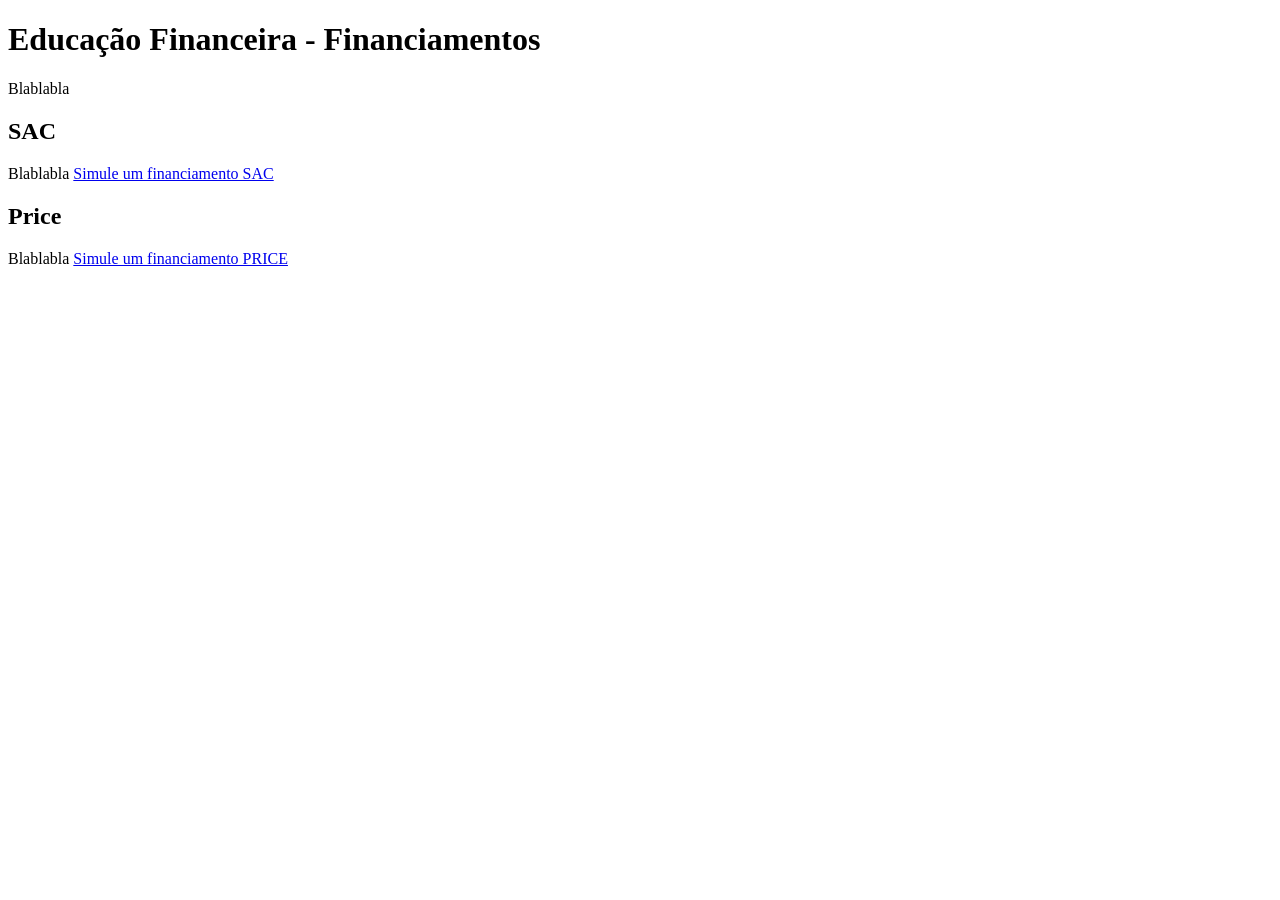
==== index.html @ 8f04778d "feat/estrutura basica html" ====
<!DOCTYPE html>
<html lang="pt-BR">
<head>
    <meta charset="UTF-8">
    <meta name="viewport" content="width=device-width, initial-scale=1.0">
    <title>Educação Financeira</title>
</head>
<body>
    <h1>Educação Financeira - Financiamentos</h1>
    <p>
        Blablabla
    </p>
    <h2>SAC</h2>    
    <p>
        Blablabla
        <a href="simulacao_sac.html">Simule um financiamento SAC</a>
    </p>
    <h2>Price</h2>
    <p>
        Blablabla
        <a href="simulacao_price.html">Simule um financiamento PRICE</a>
    </p>
</body>
</html>
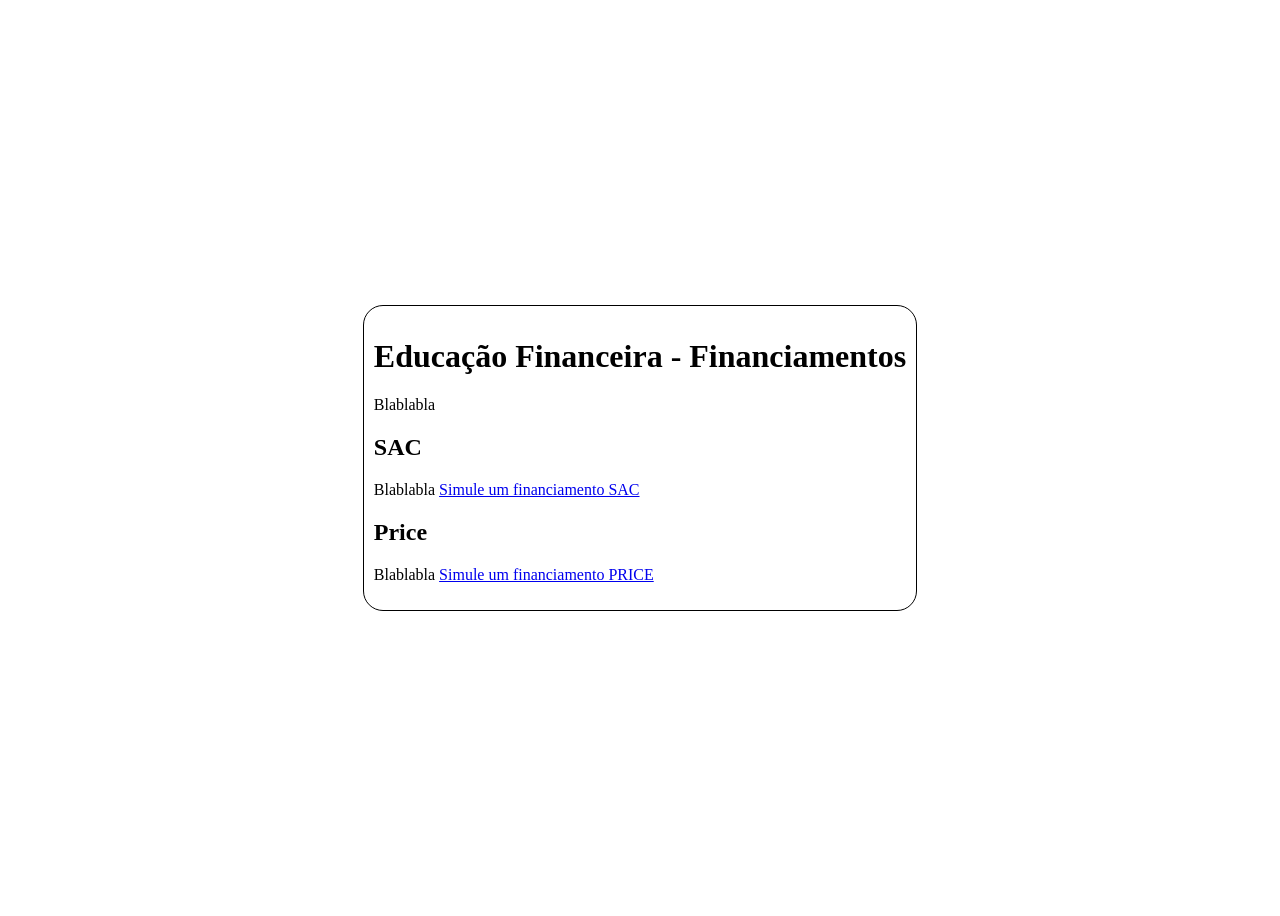
==== commit 43eb1020: "style/ mudança basica css" ====
--- a/index.html
+++ b/index.html
@@ -4,8 +4,11 @@
     <meta charset="UTF-8">
     <meta name="viewport" content="width=device-width, initial-scale=1.0">
     <title>Educação Financeira</title>
+    <link rel="stylesheet" href="assets/css/style.css">
+
 </head>
 <body>
+    <div id="conteudo">
     <h1>Educação Financeira - Financiamentos</h1>
     <p>
         Blablabla
@@ -20,5 +23,6 @@
         Blablabla
         <a href="simulacao_price.html">Simule um financiamento PRICE</a>
     </p>
+    </div>
 </body>
 </html>
--- a/assets/css/style.css
+++ b/assets/css/style.css
@@ -0,0 +1,29 @@
+body{
+    height: 100vh;
+    display: flex;
+    justify-content: center; 
+    align-items: center;    
+}
+
+#conteudo{
+    border: 1px solid black;
+    padding: 10px;
+    border-radius: 20px;
+}
+
+#form label{
+    display: block;
+    margin-bottom: 5px;
+}
+
+#form input{
+    display: block;
+    width: 100%;
+    margin-bottom: 15px;
+    padding: 8px;
+    box-sizing: border-box;
+}
+
+#conteudo h1{
+    text-align: center;
+}
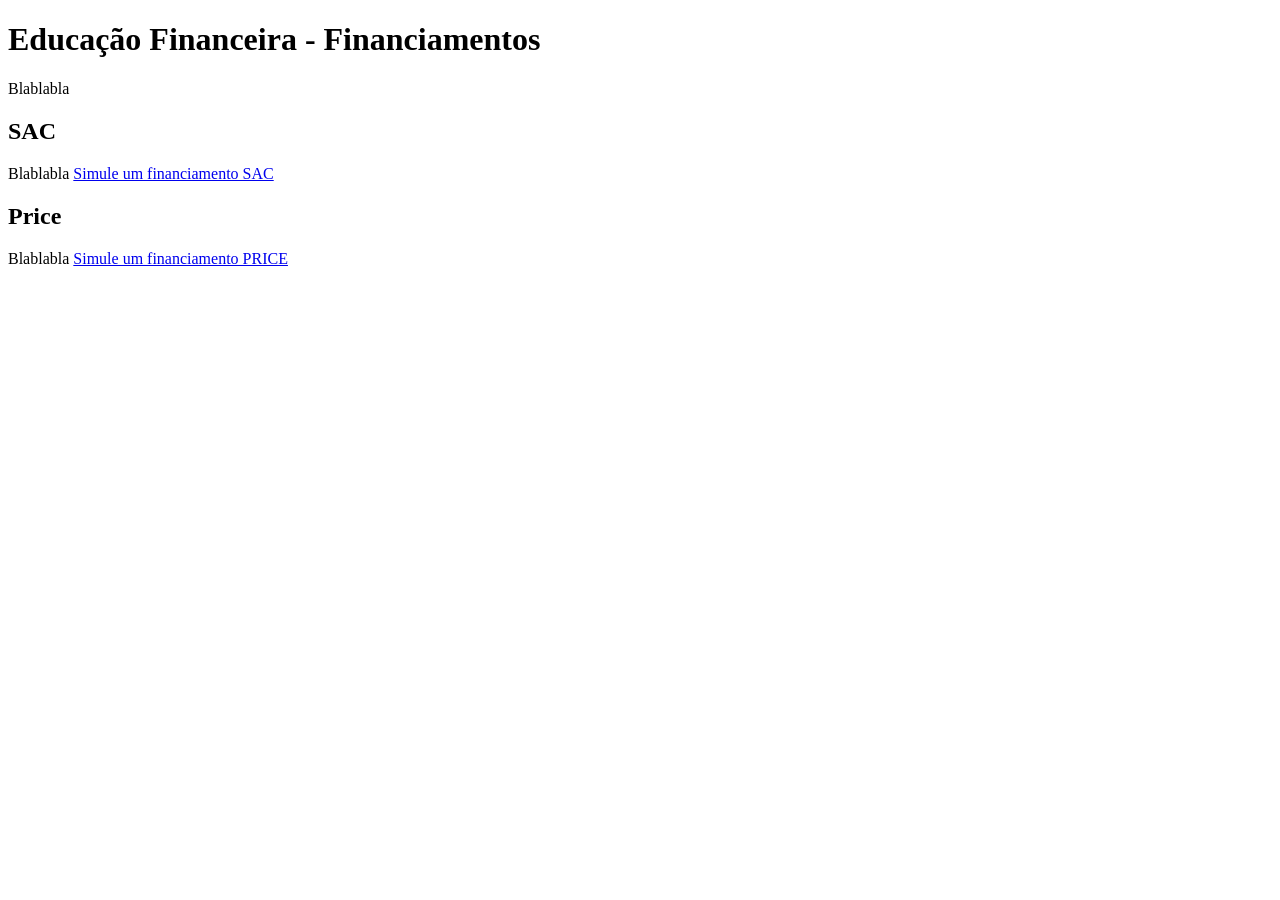
==== commit d364cf47: "Merge pull request #1 from brucesena/esqueleto_de_projeto feat/estrutura basica html" ====
--- a/index.html
+++ b/index.html
@@ -4,11 +4,8 @@
     <meta charset="UTF-8">
     <meta name="viewport" content="width=device-width, initial-scale=1.0">
     <title>Educação Financeira</title>
-    <link rel="stylesheet" href="assets/css/style.css">
-
 </head>
 <body>
-    <div id="conteudo">
     <h1>Educação Financeira - Financiamentos</h1>
     <p>
         Blablabla
@@ -23,6 +20,5 @@
         Blablabla
         <a href="simulacao_price.html">Simule um financiamento PRICE</a>
     </p>
-    </div>
 </body>
 </html>
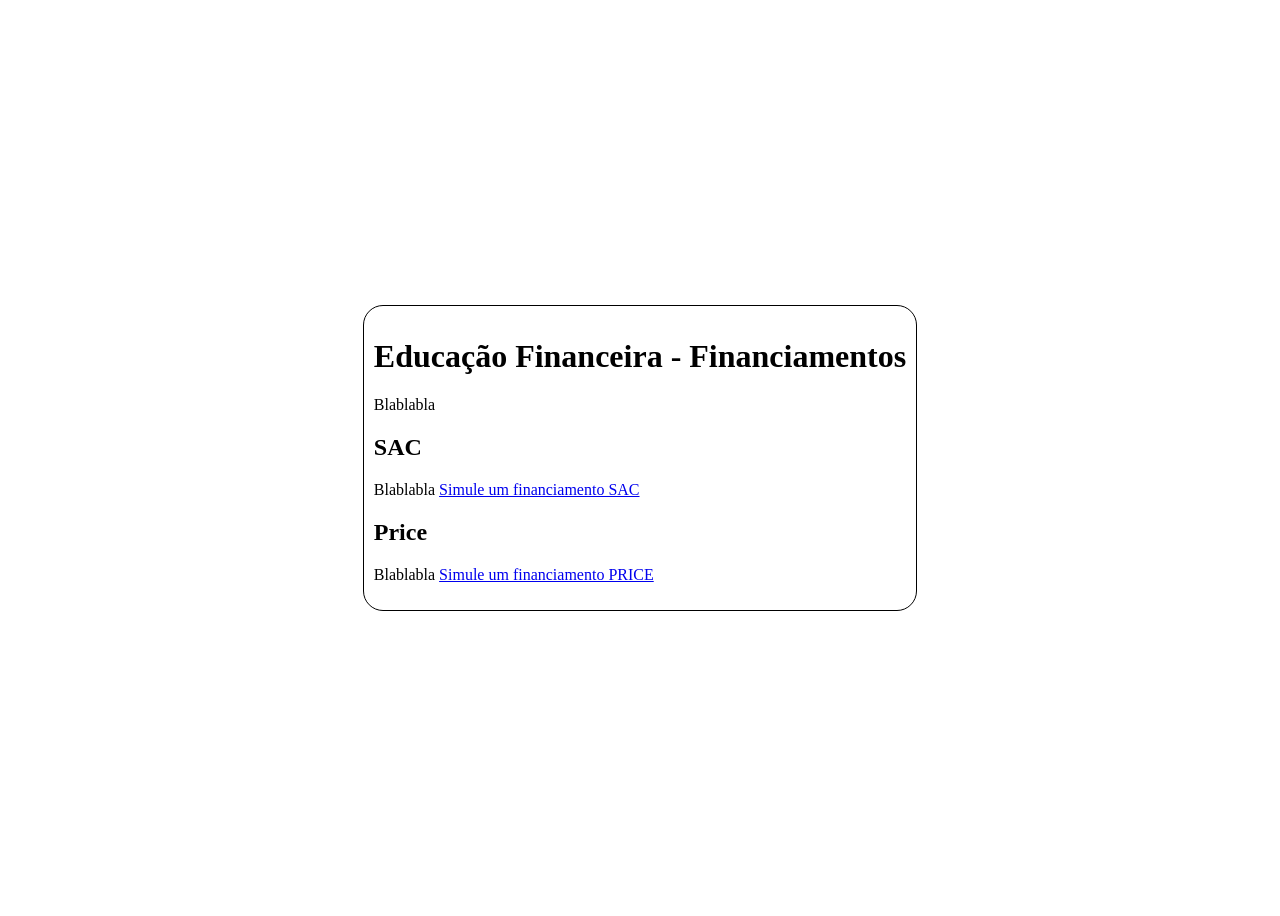
==== commit ab4b268a: "Merge pull request #3 from brucesena/public Public" ====
--- a/index.html
+++ b/index.html
@@ -4,8 +4,11 @@
     <meta charset="UTF-8">
     <meta name="viewport" content="width=device-width, initial-scale=1.0">
     <title>Educação Financeira</title>
+    <link rel="stylesheet" href="assets/css/style.css">
+
 </head>
 <body>
+    <div id="conteudo">
     <h1>Educação Financeira - Financiamentos</h1>
     <p>
         Blablabla
@@ -20,5 +23,6 @@
         Blablabla
         <a href="simulacao_price.html">Simule um financiamento PRICE</a>
     </p>
+    </div>
 </body>
 </html>
--- a/assets/css/style.css
+++ b/assets/css/style.css
@@ -0,0 +1,29 @@
+body{
+    height: 100vh;
+    display: flex;
+    justify-content: center; 
+    align-items: center;    
+}
+
+#conteudo{
+    border: 1px solid black;
+    padding: 10px;
+    border-radius: 20px;
+}
+
+#form label{
+    display: block;
+    margin-bottom: 5px;
+}
+
+#form input{
+    display: block;
+    width: 100%;
+    margin-bottom: 15px;
+    padding: 8px;
+    box-sizing: border-box;
+}
+
+#conteudo h1{
+    text-align: center;
+}
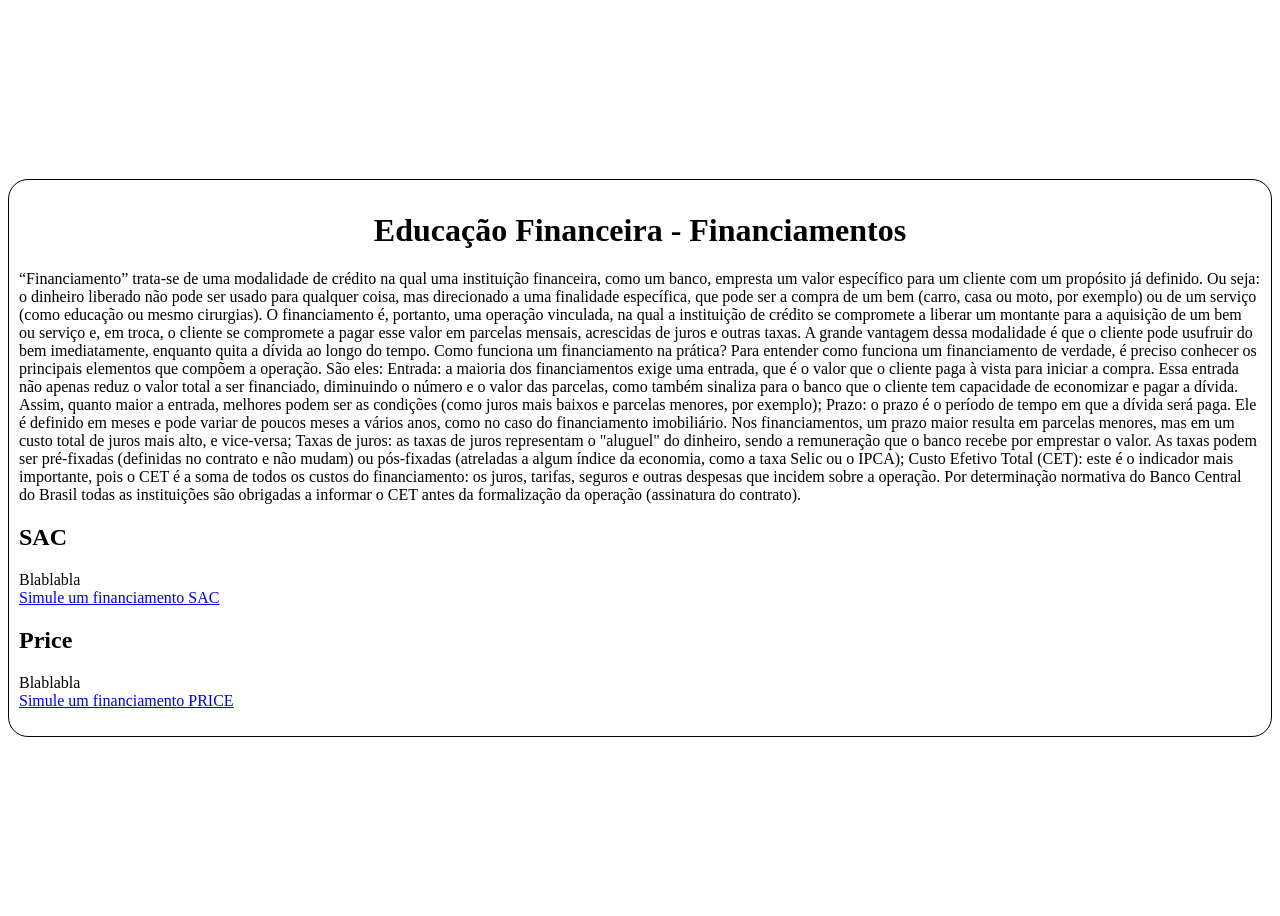
==== commit d473a9c6: "feat/ adicionado texto sobre financiamentos" ====
--- a/index.html
+++ b/index.html
@@ -11,17 +11,34 @@
     <div id="conteudo">
     <h1>Educação Financeira - Financiamentos</h1>
     <p>
-        Blablabla
+        “Financiamento” trata-se de uma modalidade de crédito na qual uma instituição financeira, como um banco, empresta um valor específico para um cliente com um propósito já definido. Ou seja: o dinheiro liberado não pode ser usado para qualquer coisa, mas direcionado a uma finalidade específica, que pode ser a compra de um bem (carro, casa ou moto, por exemplo) ou de um serviço (como educação ou mesmo cirurgias).
+
+O financiamento é, portanto, uma operação vinculada, na qual a instituição de crédito se compromete a liberar um montante para a aquisição de um bem ou serviço e, em troca, o cliente se compromete a pagar esse valor em parcelas mensais, acrescidas de juros e outras taxas. A grande vantagem  dessa modalidade é que o cliente pode usufruir do bem imediatamente, enquanto quita a dívida ao longo do tempo.
+
+Como funciona um financiamento na prática?
+Para entender como funciona um financiamento de verdade, é preciso conhecer os principais elementos que compõem a operação. São eles: 
+
+Entrada: a maioria dos financiamentos exige uma entrada, que é o valor que o cliente paga à vista para iniciar a compra. Essa entrada não apenas reduz o valor total a ser financiado, diminuindo o número e o valor das parcelas, como também sinaliza para o banco que o cliente tem capacidade de economizar e pagar a dívida. Assim, quanto maior a entrada, melhores podem ser as condições (como juros mais baixos e parcelas menores, por exemplo);
+
+Prazo: o prazo é o período de tempo em que a dívida será paga. Ele é definido em meses e pode variar de poucos meses a vários anos, como no caso do financiamento imobiliário. Nos financiamentos, um prazo maior resulta em parcelas menores, mas em um custo total de juros mais alto, e vice-versa;
+
+Taxas de juros: as taxas de juros representam o "aluguel" do dinheiro, sendo a remuneração que o banco recebe por emprestar o valor. As taxas podem ser pré-fixadas (definidas no contrato e não mudam) ou pós-fixadas (atreladas a algum índice da economia, como a taxa Selic ou o IPCA);
+
+Custo Efetivo Total (CET): este é o indicador mais importante, pois o CET é a soma de todos os custos do financiamento: os juros, tarifas, seguros e outras despesas que incidem sobre a operação. 
+
+Por determinação normativa do Banco Central do Brasil todas as instituições são obrigadas a informar o CET antes da formalização da operação (assinatura do contrato).
+
+
     </p>
     <h2>SAC</h2>    
     <p>
         Blablabla
-        <a href="simulacao_sac.html">Simule um financiamento SAC</a>
+        <br /><a href="simulacao_sac.html">Simule um financiamento SAC</a>
     </p>
     <h2>Price</h2>
     <p>
         Blablabla
-        <a href="simulacao_price.html">Simule um financiamento PRICE</a>
+        <br /><a href="simulacao_price.html">Simule um financiamento PRICE</a>
     </p>
     </div>
 </body>
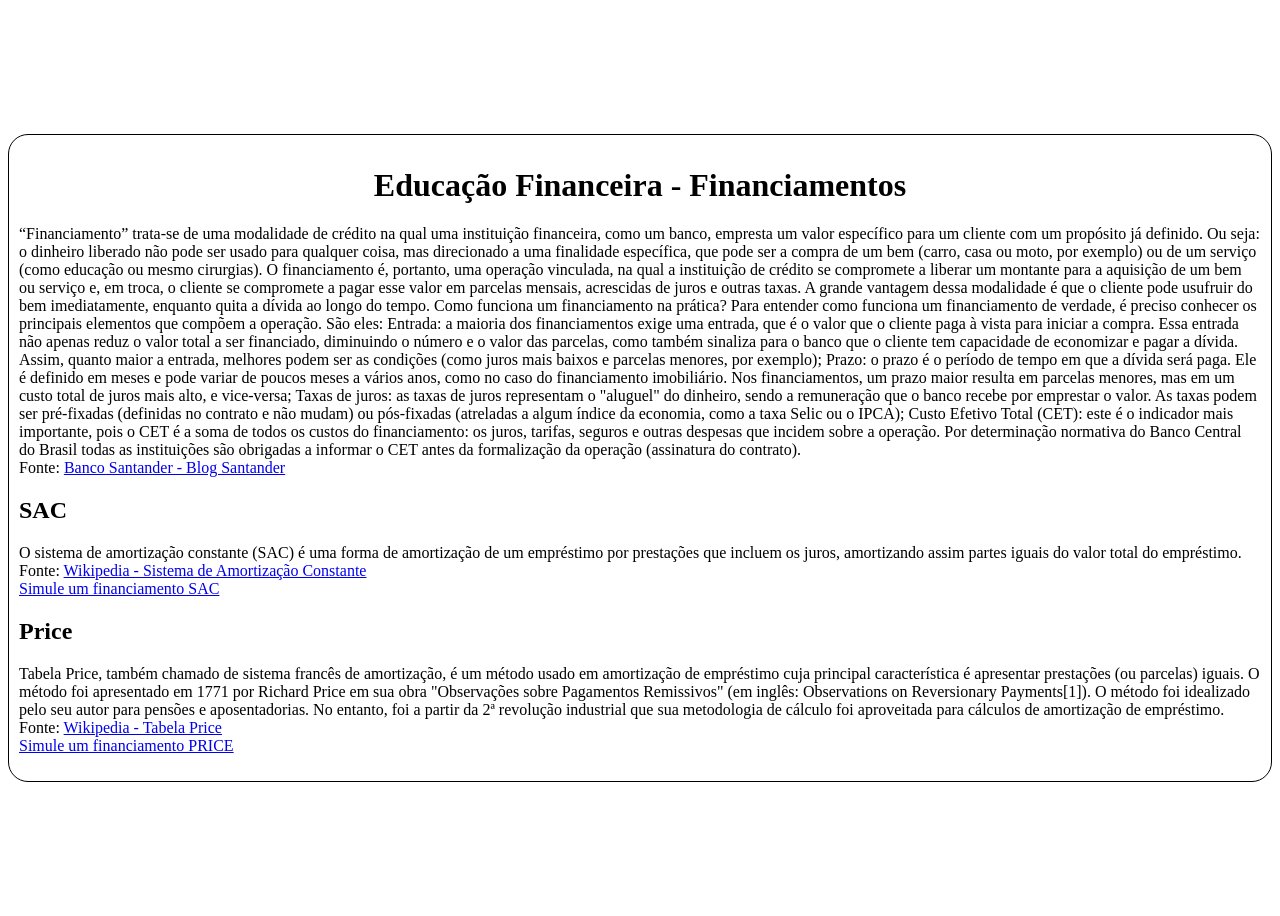
==== commit 63e6d875: "feat/ adicionado texto sobre price e sac" ====
--- a/index.html
+++ b/index.html
@@ -28,16 +28,21 @@
 
 Por determinação normativa do Banco Central do Brasil todas as instituições são obrigadas a informar o CET antes da formalização da operação (assinatura do contrato).
 
+<br />Fonte: <a href="https://www.santander.com.br/blog/o-que-e-financiamento">Banco Santander - Blog Santander</a>
 
     </p>
     <h2>SAC</h2>    
     <p>
-        Blablabla
+        O sistema de amortização constante (SAC) é uma forma de amortização de um empréstimo por prestações que incluem os juros, amortizando assim partes iguais do valor total do empréstimo.
+        <br />Fonte: <a href="https://pt.wikipedia.org/wiki/Sistema_de_Amortiza%C3%A7%C3%A3o_Constante">Wikipedia - Sistema de Amortização Constante</a>
         <br /><a href="simulacao_sac.html">Simule um financiamento SAC</a>
     </p>
     <h2>Price</h2>
     <p>
-        Blablabla
+        Tabela Price, também chamado de sistema francês de amortização, é um método usado em amortização de empréstimo cuja principal característica é apresentar prestações (ou parcelas) iguais. O método foi apresentado em 1771 por Richard Price em sua obra "Observações sobre Pagamentos Remissivos" (em inglês: Observations on Reversionary Payments[1]).
+
+        O método foi idealizado pelo seu autor para pensões e aposentadorias. No entanto, foi a partir da 2ª revolução industrial que sua metodologia de cálculo foi aproveitada para cálculos de amortização de empréstimo.
+        <br />Fonte: <a href="https://pt.wikipedia.org/wiki/Tabela_Price">Wikipedia - Tabela Price</a>
         <br /><a href="simulacao_price.html">Simule um financiamento PRICE</a>
     </p>
     </div>
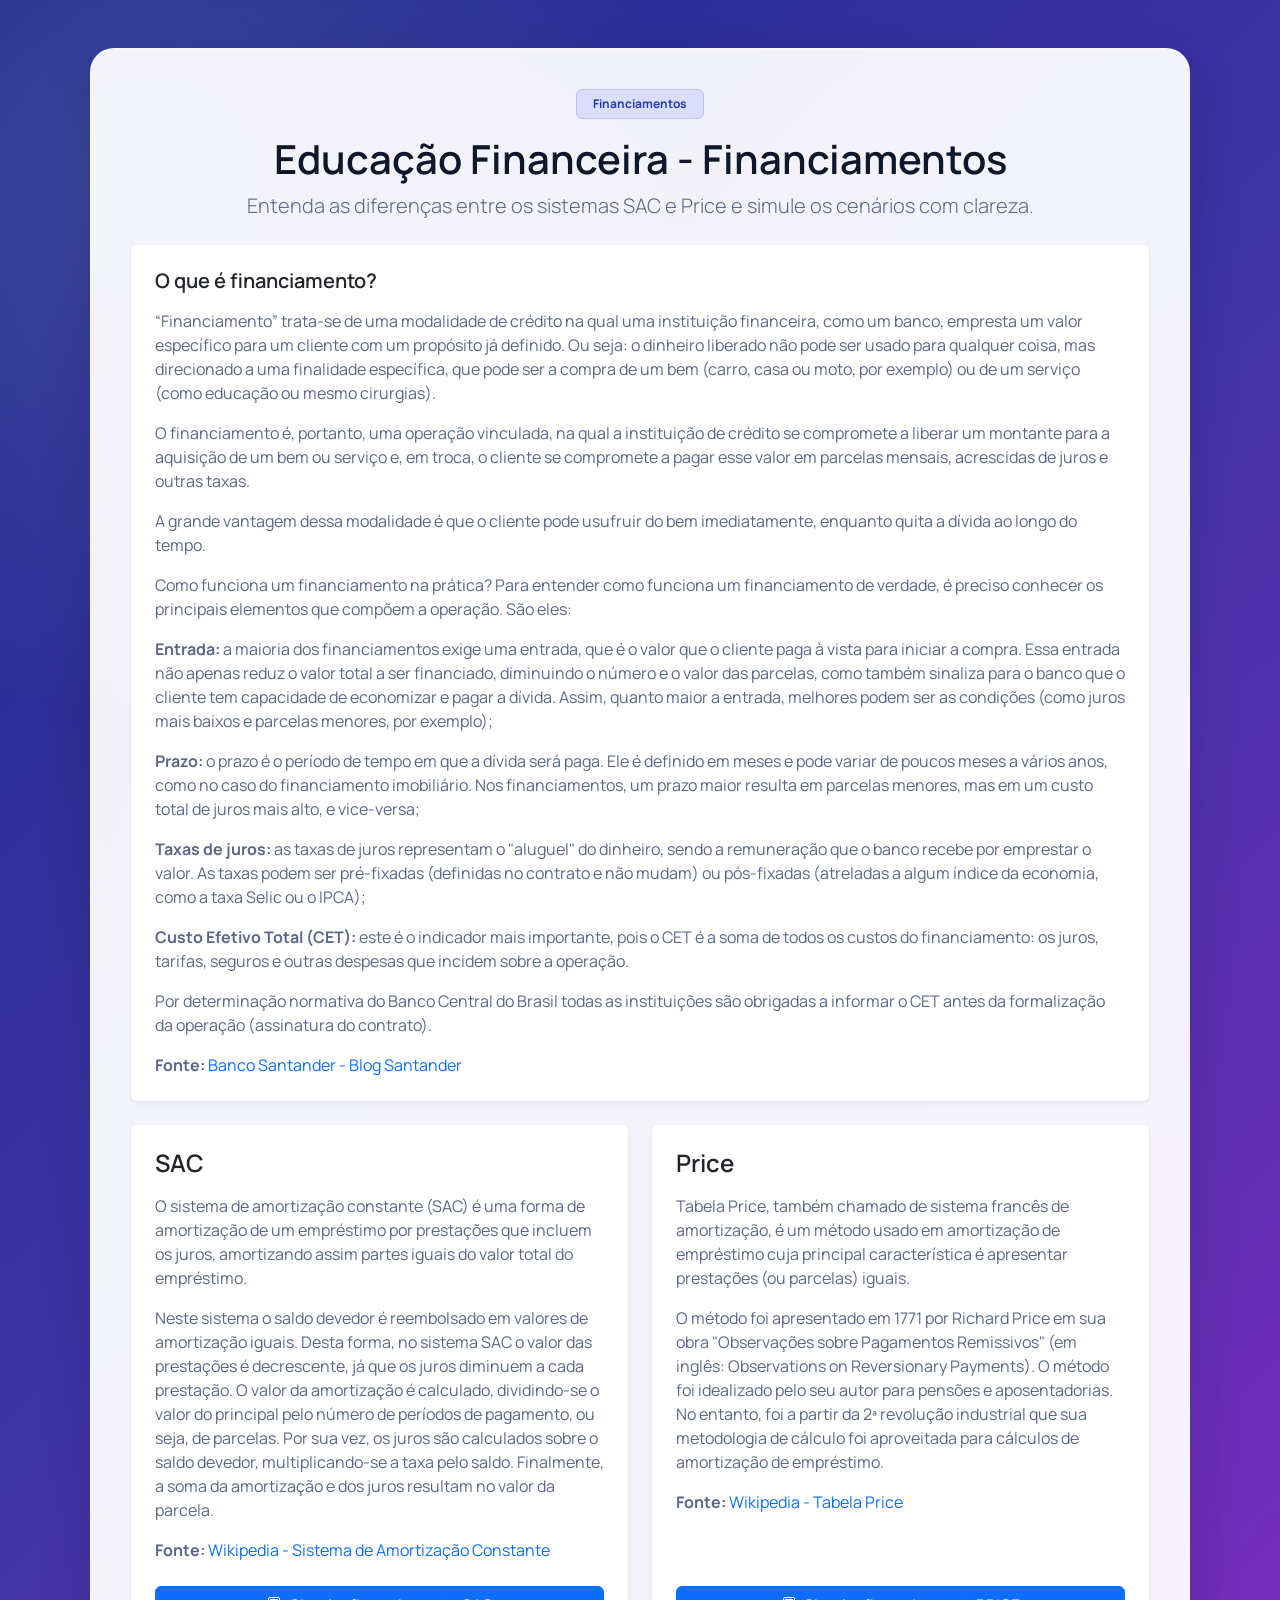
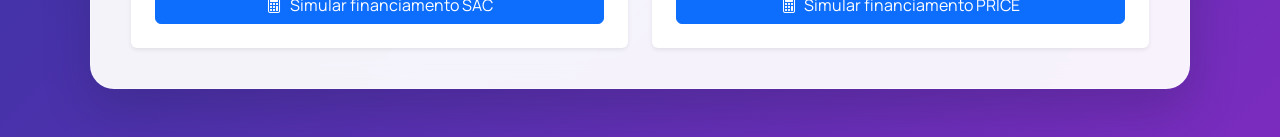
==== commit 63bb6f9e: "novo layout" ====
--- a/index.html
+++ b/index.html
@@ -1,50 +1,191 @@
-<!DOCTYPE html>
-<html lang="pt-BR">
-<head>
-    <meta charset="UTF-8">
-    <meta name="viewport" content="width=device-width, initial-scale=1.0">
+﻿<!doctype html>
+<html lang="pt-br">
+  <head>
+    <meta charset="UTF-8" />
+    <meta name="viewport" content="width=device-width, initial-scale=1.0" />
     <title>Educação Financeira</title>
-    <link rel="stylesheet" href="assets/css/style.css">
+    <link rel="preconnect" href="https://fonts.googleapis.com" />
+    <link rel="preconnect" href="https://fonts.gstatic.com" crossorigin />
+    <link
+      href="https://fonts.googleapis.com/css2?family=Manrope:wght@400;500;600;700&display=swap"
+      rel="stylesheet"
+    />
+    <link
+      href="https://cdn.jsdelivr.net/npm/bootstrap@5.3.8/dist/css/bootstrap.min.css"
+      rel="stylesheet"
+    />
+    <link
+      href="https://cdn.jsdelivr.net/npm/bootstrap-icons@1.13.1/font/bootstrap-icons.css"
+      rel="stylesheet"
+    />
+    <link rel="stylesheet" href="assets/css/style.css" />
+  </head>
+  <body>
+    <div class="container py-5">
+      <main id="conteudo" class="app-shell">
+        <header class="text-center mb-4">
+          <span class="badge badge-soft px-3 py-2 mb-3">Financiamentos</span>
+          <h1 class="display-6 fw-semibold mb-2">
+            Educação Financeira - Financiamentos
+          </h1>
+          <p class="lead text-muted mb-0">
+            Entenda as diferenças entre os sistemas SAC e Price e simule os
+            cenários com clareza.
+          </p>
+        </header>
 
-</head>
-<body>
-    <div id="conteudo">
-    <h1>Educação Financeira - Financiamentos</h1>
-    <p>
-        “Financiamento” trata-se de uma modalidade de crédito na qual uma instituição financeira, como um banco, empresta um valor específico para um cliente com um propósito já definido. Ou seja: o dinheiro liberado não pode ser usado para qualquer coisa, mas direcionado a uma finalidade específica, que pode ser a compra de um bem (carro, casa ou moto, por exemplo) ou de um serviço (como educação ou mesmo cirurgias).
+        <section class="card border-0 shadow-sm mb-4">
+          <div class="card-body p-4">
+            <h2 class="h5 section-title mb-3">O que é financiamento?</h2>
+            <p class="text-muted">
+              “Financiamento” trata-se de uma modalidade de crédito na qual uma
+              instituição financeira, como um banco, empresta um valor
+              específico para um cliente com um propósito já definido. Ou seja:
+              o dinheiro liberado não pode ser usado para qualquer coisa, mas
+              direcionado a uma finalidade específica, que pode ser a compra de
+              um bem (carro, casa ou moto, por exemplo) ou de um serviço (como
+              educação ou mesmo cirurgias).
+            </p>
+            <p class="text-muted">
+              O financiamento é, portanto, uma operação vinculada, na qual a
+              instituição de crédito se compromete a liberar um montante para a
+              aquisição de um bem ou serviço e, em troca, o cliente se
+              compromete a pagar esse valor em parcelas mensais, acrescidas de
+              juros e outras taxas.
+            </p>
+            <p class="text-muted">
+              A grande vantagem dessa modalidade é que o cliente pode usufruir
+              do bem imediatamente, enquanto quita a dívida ao longo do tempo.
+            </p>
+            <p class="text-muted">
+              Como funciona um financiamento na prática? Para entender como
+              funciona um financiamento de verdade, é preciso conhecer os
+              principais elementos que compõem a operação. São eles:
+            </p>
+            <p class="text-muted">
+              <strong>Entrada:</strong> a maioria dos financiamentos exige uma
+              entrada, que é o valor que o cliente paga à vista para iniciar a
+              compra. Essa entrada não apenas reduz o valor total a ser
+              financiado, diminuindo o número e o valor das parcelas, como
+              também sinaliza para o banco que o cliente tem capacidade de
+              economizar e pagar a dívida. Assim, quanto maior a entrada,
+              melhores podem ser as condições (como juros mais baixos e parcelas
+              menores, por exemplo);
+            </p>
+            <p class="text-muted">
+              <strong>Prazo:</strong> o prazo é o período de tempo em que a
+              dívida será paga. Ele é definido em meses e pode variar de poucos
+              meses a vários anos, como no caso do financiamento imobiliário.
+              Nos financiamentos, um prazo maior resulta em parcelas menores,
+              mas em um custo total de juros mais alto, e vice-versa;
+            </p>
+            <p class="text-muted">
+              <strong>Taxas de juros:</strong> as taxas de juros representam o
+              "aluguel" do dinheiro, sendo a remuneração que o banco recebe por
+              emprestar o valor. As taxas podem ser pré-fixadas (definidas no
+              contrato e não mudam) ou pós-fixadas (atreladas a algum índice da
+              economia, como a taxa Selic ou o IPCA);
+            </p>
+            <p class="text-muted">
+              <strong>Custo Efetivo Total (CET):</strong> este é o indicador
+              mais importante, pois o CET é a soma de todos os custos do
+              financiamento: os juros, tarifas, seguros e outras despesas que
+              incidem sobre a operação.
+            </p>
+            <p class="text-muted">
+              Por determinação normativa do Banco Central do Brasil todas as
+              instituições são obrigadas a informar o CET antes da formalização
+              da operação (assinatura do contrato).
+            </p>
+            <p class="text-muted mb-0">
+              <strong>Fonte:</strong>
+              <a
+                href="https://www.santander.com.br/blog/o-que-e-financiamento"
+                target="_blank"
+                >Banco Santander - Blog Santander</a
+              >
+            </p>
+          </div>
+        </section>
 
-O financiamento é, portanto, uma operação vinculada, na qual a instituição de crédito se compromete a liberar um montante para a aquisição de um bem ou serviço e, em troca, o cliente se compromete a pagar esse valor em parcelas mensais, acrescidas de juros e outras taxas. A grande vantagem  dessa modalidade é que o cliente pode usufruir do bem imediatamente, enquanto quita a dívida ao longo do tempo.
+        <div class="row g-4">
+          <div class="col-12 col-lg-6">
+            <section class="card border-0 shadow-sm h-100">
+              <div class="card-body p-4 d-flex flex-column">
+                <h2 class="h4 section-title mb-3">SAC</h2>
+                <p class="text-muted">
+                  O sistema de amortização constante (SAC) é uma forma de
+                  amortização de um empréstimo por prestações que incluem os
+                  juros, amortizando assim partes iguais do valor total do
+                  empréstimo.
+                </p>
+                <p class="text-muted">
+                  Neste sistema o saldo devedor é reembolsado em valores de
+                  amortização iguais. Desta forma, no sistema SAC o valor das
+                  prestações é decrescente, já que os juros diminuem a cada
+                  prestação. O valor da amortização é calculado, dividindo-se o
+                  valor do principal pelo número de períodos de pagamento, ou
+                  seja, de parcelas. Por sua vez, os juros são calculados sobre
+                  o saldo devedor, multiplicando-se a taxa pelo saldo.
+                  Finalmente, a soma da amortização e dos juros resultam no
+                  valor da parcela.
+                </p>
+                <p class="text-muted mb-4">
+                  <strong>Fonte:</strong>
+                  <a
+                    href="https://pt.wikipedia.org/wiki/Sistema_de_Amortiza%C3%A7%C3%A3o_Constante"
+                    target="_blank"
+                    >Wikipedia - Sistema de Amortização Constante</a
+                  >
+                </p>
+                <div class="mt-auto">
+                  <a class="btn btn-primary w-100" href="simulacao_sac.html">
+                    <i class="bi bi-calculator"></i>Simular financiamento SAC
+                  </a>
+                </div>
+              </div>
+            </section>
+          </div>
 
-Como funciona um financiamento na prática?
-Para entender como funciona um financiamento de verdade, é preciso conhecer os principais elementos que compõem a operação. São eles: 
+          <div class="col-12 col-lg-6">
+            <section class="card border-0 shadow-sm h-100">
+              <div class="card-body p-4 d-flex flex-column">
+                <h2 class="h4 section-title mb-3">Price</h2>
+                <p class="text-muted">
+                  Tabela Price, também chamado de sistema francês de
+                  amortização, é um método usado em amortização de empréstimo
+                  cuja principal característica é apresentar prestações (ou
+                  parcelas) iguais.
+                </p>
+                <p class="text-muted">
+                  O método foi apresentado em 1771 por Richard Price em sua obra
+                  "Observações sobre Pagamentos Remissivos" (em inglês:
+                  Observations on Reversionary Payments). O método foi
+                  idealizado pelo seu autor para pensões e aposentadorias. No
+                  entanto, foi a partir da 2ª revolução industrial que sua
+                  metodologia de cálculo foi aproveitada para cálculos de
+                  amortização de empréstimo.
+                </p>
+                <p class="text-muted mb-4">
+                  <strong>Fonte:</strong>
+                  <a
+                    href="https://pt.wikipedia.org/wiki/Tabela_Price"
+                    target="_blank"
+                    >Wikipedia - Tabela Price</a
+                  >
+                </p>
+                <div class="mt-auto">
+                  <a class="btn btn-primary w-100" href="simulacao_price.html">
+                    <i class="bi bi-calculator"></i>Simular financiamento PRICE
+                  </a>
+                </div>
+              </div>
+            </section>
+          </div>
+        </div>
+      </main>
+    </div>
 
-Entrada: a maioria dos financiamentos exige uma entrada, que é o valor que o cliente paga à vista para iniciar a compra. Essa entrada não apenas reduz o valor total a ser financiado, diminuindo o número e o valor das parcelas, como também sinaliza para o banco que o cliente tem capacidade de economizar e pagar a dívida. Assim, quanto maior a entrada, melhores podem ser as condições (como juros mais baixos e parcelas menores, por exemplo);
-
-Prazo: o prazo é o período de tempo em que a dívida será paga. Ele é definido em meses e pode variar de poucos meses a vários anos, como no caso do financiamento imobiliário. Nos financiamentos, um prazo maior resulta em parcelas menores, mas em um custo total de juros mais alto, e vice-versa;
-
-Taxas de juros: as taxas de juros representam o "aluguel" do dinheiro, sendo a remuneração que o banco recebe por emprestar o valor. As taxas podem ser pré-fixadas (definidas no contrato e não mudam) ou pós-fixadas (atreladas a algum índice da economia, como a taxa Selic ou o IPCA);
-
-Custo Efetivo Total (CET): este é o indicador mais importante, pois o CET é a soma de todos os custos do financiamento: os juros, tarifas, seguros e outras despesas que incidem sobre a operação. 
-
-Por determinação normativa do Banco Central do Brasil todas as instituições são obrigadas a informar o CET antes da formalização da operação (assinatura do contrato).
-
-<br />Fonte: <a href="https://www.santander.com.br/blog/o-que-e-financiamento">Banco Santander - Blog Santander</a>
-
-    </p>
-    <h2>SAC</h2>    
-    <p>
-        O sistema de amortização constante (SAC) é uma forma de amortização de um empréstimo por prestações que incluem os juros, amortizando assim partes iguais do valor total do empréstimo.
-        <br />Fonte: <a href="https://pt.wikipedia.org/wiki/Sistema_de_Amortiza%C3%A7%C3%A3o_Constante">Wikipedia - Sistema de Amortização Constante</a>
-        <br /><a href="simulacao_sac.html">Simule um financiamento SAC</a>
-    </p>
-    <h2>Price</h2>
-    <p>
-        Tabela Price, também chamado de sistema francês de amortização, é um método usado em amortização de empréstimo cuja principal característica é apresentar prestações (ou parcelas) iguais. O método foi apresentado em 1771 por Richard Price em sua obra "Observações sobre Pagamentos Remissivos" (em inglês: Observations on Reversionary Payments[1]).
-
-        O método foi idealizado pelo seu autor para pensões e aposentadorias. No entanto, foi a partir da 2ª revolução industrial que sua metodologia de cálculo foi aproveitada para cálculos de amortização de empréstimo.
-        <br />Fonte: <a href="https://pt.wikipedia.org/wiki/Tabela_Price">Wikipedia - Tabela Price</a>
-        <br /><a href="simulacao_price.html">Simule um financiamento PRICE</a>
-    </p>
-    </div>
-</body>
-</html>+    <script src="https://cdn.jsdelivr.net/npm/bootstrap@5.3.8/dist/js/bootstrap.bundle.min.js"></script>
+  </body>
+</html>
--- a/assets/css/style.css
+++ b/assets/css/style.css
@@ -1,29 +1,106 @@
-body{
-    height: 100vh;
-    display: flex;
-    justify-content: center; 
-    align-items: center;    
+﻿:root {
+  color-scheme: light;
+  --app-bg-start: #1b2a8a;
+  --app-bg-mid: #4033a7;
+  --app-bg-end: #7b2cbf;
+  --card-bg: rgba(255, 255, 255, 0.94);
+  --card-border: rgba(255, 255, 255, 0.35);
+  --shadow: 0 20px 50px rgba(15, 23, 42, 0.2);
+  --text-primary: #0f172a;
+  --text-muted: #5a6788;
+  --accent: #3557ff;
 }
 
-#conteudo{
-    border: 1px solid black;
-    padding: 10px;
-    border-radius: 20px;
+* {
+  box-sizing: border-box;
 }
 
-#form label{
-    display: block;
-    margin-bottom: 5px;
+body {
+  min-height: 100vh;
+  margin: 0;
+  font-family:
+    "Manrope",
+    "Segoe UI",
+    system-ui,
+    -apple-system,
+    sans-serif;
+  color: var(--text-primary);
+  background:
+    radial-gradient(
+      1200px circle at 10% 10%,
+      rgba(255, 255, 255, 0.12),
+      transparent 45%
+    ),
+    linear-gradient(
+      135deg,
+      var(--app-bg-start),
+      var(--app-bg-mid),
+      var(--app-bg-end)
+    );
 }
 
-#form input{
-    display: block;
-    width: 100%;
-    margin-bottom: 15px;
-    padding: 8px;
-    box-sizing: border-box;
+#conteudo {
+  width: 100%;
+  max-width: 1100px;
+  margin: 0 auto;
+  padding: 2.5rem;
+  border-radius: 24px;
+  background: var(--card-bg);
+  border: 1px solid var(--card-border);
+  box-shadow: var(--shadow);
+  backdrop-filter: blur(12px);
 }
 
-#conteudo h1{
-    text-align: center;
-}+.app-shell {
+  position: relative;
+}
+
+.section-title {
+  font-weight: 600;
+}
+
+.text-muted {
+  color: var(--text-muted) !important;
+}
+
+a {
+  text-decoration: none;
+}
+
+a:hover {
+  text-decoration: underline;
+}
+
+a.btn:hover {
+  text-decoration: none;
+}
+
+.btn .bi {
+  margin-right: 0.45rem;
+}
+
+.badge-soft {
+  background: rgba(53, 87, 255, 0.12);
+  color: #2238b6;
+  border: 1px solid rgba(53, 87, 255, 0.2);
+}
+
+.table thead th {
+  font-weight: 600;
+}
+
+.table td,
+.table th {
+  vertical-align: middle;
+}
+
+.back-link {
+  align-self: flex-start;
+}
+
+@media (max-width: 576px) {
+  #conteudo {
+    padding: 1.5rem;
+    border-radius: 18px;
+  }
+}
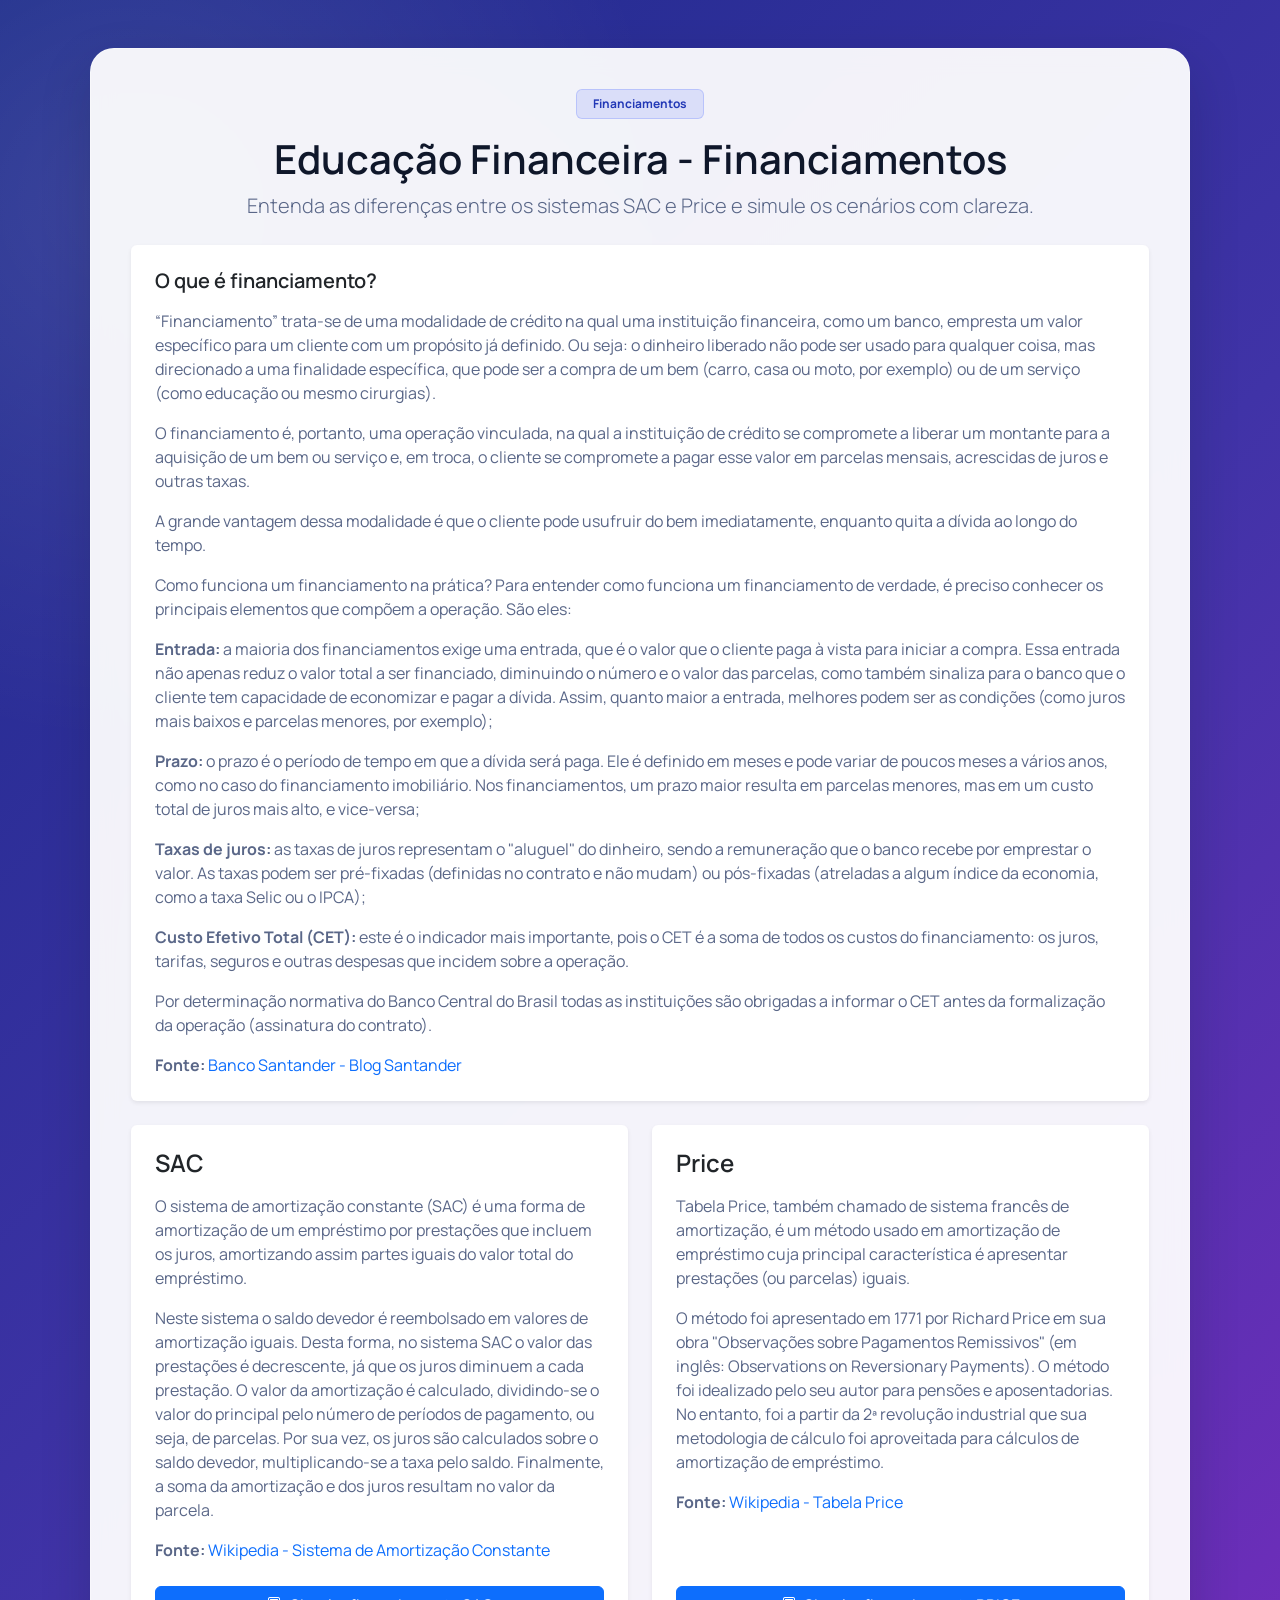
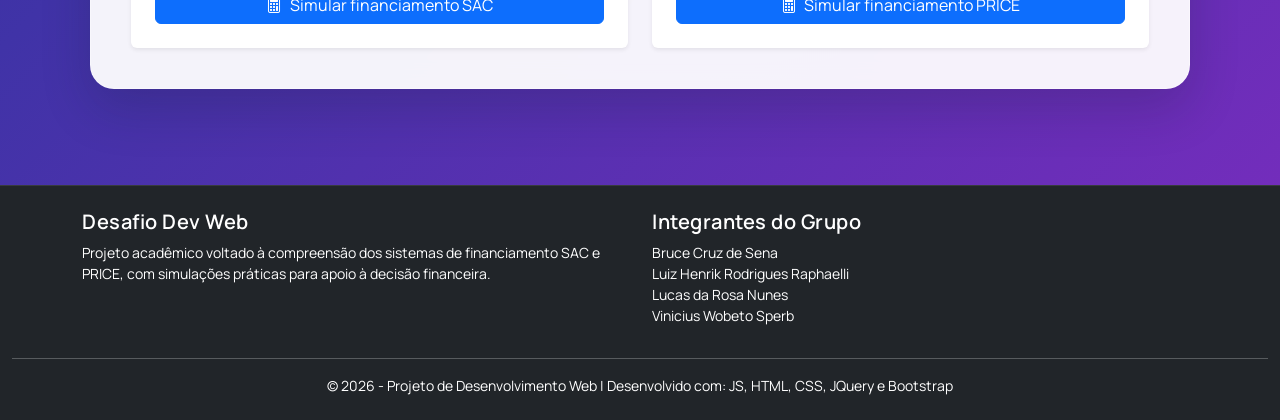
==== commit 4228a598: "layout/adicionando-footer" ====
--- a/index.html
+++ b/index.html
@@ -185,7 +185,38 @@
         </div>
       </main>
     </div>
-
+    <footer class="bg-dark text-white mt-5 w-100">
+      <div class="container-fluid py-4">
+        <div class="container">
+          <div class="row">
+            <div class="col-md-6 mb-3">
+              <h5 class="fw-semibold">Desafio Dev Web</h5>
+              <p class="small mb-0">
+                Projeto acadêmico voltado à compreensão dos sistemas de
+                financiamento SAC e PRICE, com simulações práticas para apoio à
+                decisão financeira.
+              </p>
+            </div>
+            <div class="col-md-6 mb-3">
+              <h5 class="fw-semibold">Integrantes do Grupo</h5>
+              <ul class="list-unstyled small mb-0">
+                <li>Bruce Cruz de Sena</li>
+                <li>Luiz Henrik Rodrigues Raphaelli</li>
+                <li>Lucas da Rosa Nunes</li>
+                <li>Vinicius Wobeto Sperb</li>
+              </ul>
+            </div>
+          </div>
+        </div>
+        <hr class="border-light" />
+        <div class="text-center small">
+          <p class="mb-0">
+            © 2026 - Projeto de Desenvolvimento Web | Desenvolvido com: JS,
+            HTML, CSS, JQuery e Bootstrap
+          </p>
+        </div>
+      </div>
+    </footer>
     <script src="https://cdn.jsdelivr.net/npm/bootstrap@5.3.8/dist/js/bootstrap.bundle.min.js"></script>
   </body>
 </html>
--- a/assets/css/style.css
+++ b/assets/css/style.css
@@ -16,6 +16,8 @@
 }
 
 body {
+  display: flex;
+  flex-direction: column;
   min-height: 100vh;
   margin: 0;
   font-family:
@@ -104,3 +106,12 @@
     border-radius: 18px;
   }
 }
+
+footer {
+  margin-top: auto;
+  border-top: 1px solid rgba(255, 255, 255, 0.1);
+}
+
+footer h5 {
+  letter-spacing: 0.5px;
+}
